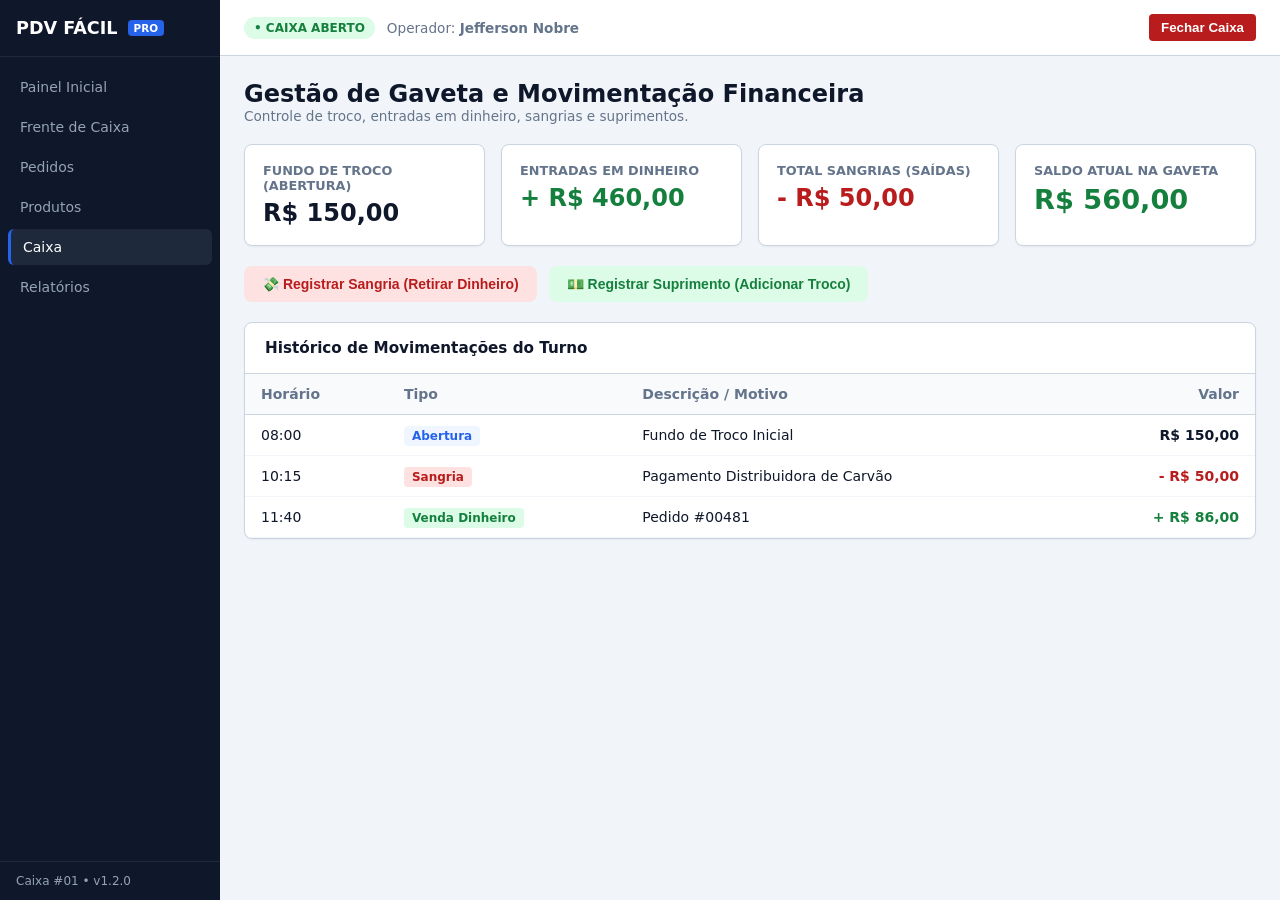
==== caixa.html @ 59649ac1 "Add files via upload" ====
<!DOCTYPE html>
<html lang="pt-BR">
<head>
  <meta charset="UTF-8">
  <meta name="viewport" content="width=device-width, initial-scale=1.0">
  <title>PDV Fácil Pro - Controle de Caixa</title>
  <style>
    /* ==========================================================================
       PDV FÁCIL PRO - CONTROLE DE CAIXA E MOVIMENTAÇÕES
       ========================================================================== */
    *, *::before, *::after {
      box-sizing: border-box;
      margin: 0;
      padding: 0;
    }

    :root {
      --bg-app: #f1f5f9;
      --bg-surface: #ffffff;
      --bg-sidebar: #0f172a;
      --bg-sidebar-hover: #1e293b;
      --border-color: #cbd5e1;

      --primary: #2563eb;
      --primary-hover: #1d4ed8;
      --primary-light: #eff6ff;

      --success: #15803d;
      --success-bg: #dcfce7;
      --warning: #d97706;
      --warning-bg: #fef3c7;
      --danger: #b91c1c;
      --danger-bg: #fee2e2;

      --text-main: #0f172a;
      --text-muted: #64748b;
      --text-white: #ffffff;

      --radius-sm: 6px;
      --radius-md: 8px;
      --radius-lg: 12px;

      --shadow-sm: 0 1px 2px 0 rgba(0, 0, 0, 0.05);
      --font-family: 'Inter', system-ui, -apple-system, BlinkMacSystemFont, "Segoe UI", Roboto, sans-serif;
    }

    body {
      font-family: var(--font-family);
      background-color: var(--bg-app);
      color: var(--text-main);
      height: 100vh;
      overflow: hidden;
      display: flex;
    }

    .app-container {
      display: flex;
      width: 100vw;
      height: 100vh;
    }

    /* SIDEBAR */
    .sidebar {
      width: 220px;
      background-color: var(--bg-sidebar);
      color: var(--text-white);
      display: flex;
      flex-direction: column;
      justify-content: space-between;
    }

    .brand {
      padding: 18px 16px;
      font-size: 1.1rem;
      font-weight: 700;
      border-bottom: 1px solid var(--bg-sidebar-hover);
      display: flex;
      align-items: center;
      gap: 10px;
    }

    .brand-badge {
      background-color: var(--primary);
      font-size: 0.65rem;
      padding: 2px 6px;
      border-radius: 4px;
      text-transform: uppercase;
    }

    .nav-menu {
      list-style: none;
      padding: 12px 8px;
      display: flex;
      flex-direction: column;
      gap: 4px;
    }

    .nav-item a {
      display: flex;
      align-items: center;
      gap: 12px;
      padding: 10px 12px;
      color: #94a3b8;
      text-decoration: none;
      font-size: 0.875rem;
      font-weight: 500;
      border-radius: var(--radius-sm);
    }

    .nav-item a:hover, .nav-item.active a {
      background-color: var(--bg-sidebar-hover);
      color: var(--text-white);
    }

    .nav-item.active a {
      border-left: 3px solid var(--primary);
    }

    .system-status {
      padding: 12px 16px;
      border-top: 1px solid var(--bg-sidebar-hover);
      font-size: 0.75rem;
      color: #94a3b8;
    }

    /* CONTEÚDO PRINCIPAL */
    .main-content {
      flex: 1;
      display: flex;
      flex-direction: column;
      overflow-y: auto;
    }

    .topbar {
      height: 56px;
      background-color: var(--bg-surface);
      border-bottom: 1px solid var(--border-color);
      display: flex;
      align-items: center;
      justify-content: space-between;
      padding: 0 24px;
    }

    .status-badge {
      display: inline-flex;
      align-items: center;
      gap: 6px;
      padding: 4px 10px;
      border-radius: 20px;
      font-size: 0.75rem;
      font-weight: 600;
    }

    .status-badge.open {
      background-color: var(--success-bg);
      color: var(--success);
    }

    .caixa-container {
      padding: 24px;
      display: flex;
      flex-direction: column;
      gap: 20px;
      max-width: 1200px;
      margin: 0 auto;
      width: 100%;
    }

    /* METRICAS DE CAIXA */
    .kpi-grid {
      display: grid;
      grid-template-columns: repeat(auto-fit, minmax(220px, 1fr));
      gap: 16px;
    }

    .kpi-card {
      background: var(--bg-surface);
      border: 1px solid var(--border-color);
      border-radius: var(--radius-md);
      padding: 18px;
      box-shadow: var(--shadow-sm);
      display: flex;
      flex-direction: column;
      gap: 6px;
    }

    .kpi-title { font-size: 0.8rem; font-weight: 600; color: var(--text-muted); text-transform: uppercase; }
    .kpi-val { font-size: 1.5rem; font-weight: 800; }
    .kpi-val.green { color: var(--success); }
    .kpi-val.red { color: var(--danger); }

    /* BOTÕES DE AÇÃO */
    .actions-row {
      display: flex;
      gap: 12px;
    }

    .btn-action {
      padding: 10px 18px;
      border-radius: var(--radius-md);
      font-weight: 700;
      font-size: 0.875rem;
      border: none;
      cursor: pointer;
      display: flex;
      align-items: center;
      gap: 8px;
    }

    .btn-sangria { background-color: var(--danger-bg); color: var(--danger); }
    .btn-sangria:hover { background-color: #fca5a5; }

    .btn-suprimento { background-color: var(--success-bg); color: var(--success); }
    .btn-suprimento:hover { background-color: #86efac; }

    /* TABELA DE MOVIMENTAÇÕES */
    .table-card {
      background: var(--bg-surface);
      border: 1px solid var(--border-color);
      border-radius: var(--radius-md);
      box-shadow: var(--shadow-sm);
      overflow: hidden;
    }

    .table-header {
      padding: 16px 20px;
      border-bottom: 1px solid var(--border-color);
      font-weight: 700;
      font-size: 0.95rem;
    }

    .mov-table {
      width: 100%;
      border-collapse: collapse;
      font-size: 0.875rem;
    }

    .mov-table th {
      background-color: #f8fafc;
      padding: 12px 16px;
      text-align: left;
      color: var(--text-muted);
      font-weight: 600;
      border-bottom: 1px solid var(--border-color);
    }

    .mov-table td {
      padding: 12px 16px;
      border-bottom: 1px solid #f1f5f9;
    }

    .badge-tipo {
      padding: 3px 8px;
      border-radius: 4px;
      font-size: 0.75rem;
      font-weight: 700;
    }

    .badge-tipo.entrada { background-color: var(--success-bg); color: var(--success); }
    .badge-tipo.saida { background-color: var(--danger-bg); color: var(--danger); }
    .badge-tipo.inicial { background-color: var(--primary-light); color: var(--primary); }
  </style>
</head>
<body>

  <div class="app-container">
    <!-- MENU LATERAL -->
    <aside class="sidebar">
      <div>
        <div class="brand">
          <span>PDV FÁCIL</span>
          <span class="brand-badge">PRO</span>
        </div>
        <ul class="nav-menu">
          <li class="nav-item"><a href="index.html"><span class="nav-text">Painel Inicial</span></a></li>
          <li class="nav-item"><a href="pdv.html"><span class="nav-text">Frente de Caixa</span></a></li>
          <li class="nav-item"><a href="pedidos.html"><span class="nav-text">Pedidos</span></a></li>
          <li class="nav-item"><a href="produtos.html"><span class="nav-text">Produtos</span></a></li>
          <li class="nav-item active"><a href="caixa.html"><span class="nav-text">Caixa</span></a></li>
          <li class="nav-item"><a href="relatorios.html"><span class="nav-text">Relatórios</span></a></li>
        </ul>
      </div>
      <div class="system-status">
        Caixa #01 &bull; v1.2.0
      </div>
    </aside>

    <!-- CONTEÚDO PRINCIPAL -->
    <main class="main-content">
      <header class="topbar">
        <div style="display: flex; align-items: center; gap: 12px;">
          <span class="status-badge open">&bull; CAIXA ABERTO</span>
          <span style="font-size: 0.85rem; color: var(--text-muted);">Operador: <strong>Jefferson Nobre</strong></span>
        </div>
        <button style="padding: 6px 12px; background: var(--danger); color: white; border: none; border-radius: 4px; font-weight: bold; cursor: pointer;" onclick="alert('Deseja realmente fechar o caixa?')">
          Fechar Caixa
        </button>
      </header>

      <div class="caixa-container">
        <div>
          <h2>Gestão de Gaveta e Movimentação Financeira</h2>
          <p style="font-size: 0.85rem; color: var(--text-muted);">Controle de troco, entradas em dinheiro, sangrias e suprimentos.</p>
        </div>

        <!-- CARDS RESUMO DO CAIXA -->
        <div class="kpi-grid">
          <div class="kpi-card">
            <span class="kpi-title">Fundo de Troco (Abertura)</span>
            <span class="kpi-val">R$ 150,00</span>
          </div>
          <div class="kpi-card">
            <span class="kpi-title">Entradas em Dinheiro</span>
            <span class="kpi-val green">+ R$ 460,00</span>
          </div>
          <div class="kpi-card">
            <span class="kpi-title">Total Sangrias (Saídas)</span>
            <span class="kpi-val red">- R$ 50,00</span>
          </div>
          <div class="kpi-card">
            <span class="kpi-title">Saldo Atual na Gaveta</span>
            <span class="kpi-val green" style="font-size: 1.7rem;">R$ 560,00</span>
          </div>
        </div>

        <!-- BOTÕES SANGARIA / SUPRIMENTO -->
        <div class="actions-row">
          <button class="btn-action btn-sangria" onclick="registrarMovimento('Sangria (Retirada)')">
            &#128184; Registrar Sangria (Retirar Dinheiro)
          </button>
          <button class="btn-action btn-suprimento" onclick="registrarMovimento('Suprimento (Entrada)')">
            &#128181; Registrar Suprimento (Adicionar Troco)
          </button>
        </div>

        <!-- HISTÓRICO DE MOVIMENTAÇÕES -->
        <div class="table-card">
          <div class="table-header">Histórico de Movimentações do Turno</div>
          <table class="mov-table">
            <thead>
              <tr>
                <th>Horário</th>
                <th>Tipo</th>
                <th>Descrição / Motivo</th>
                <th style="text-align: right;">Valor</th>
              </tr>
            </thead>
            <tbody id="lista-movimentos">
              <tr>
                <td>08:00</td>
                <td><span class="badge-tipo inicial">Abertura</span></td>
                <td>Fundo de Troco Inicial</td>
                <td style="text-align: right; font-weight: 700;">R$ 150,00</td>
              </tr>
              <tr>
                <td>10:15</td>
                <td><span class="badge-tipo saida">Sangria</span></td>
                <td>Pagamento Distribuidora de Carvão</td>
                <td style="text-align: right; font-weight: 700; color: var(--danger);">- R$ 50,00</td>
              </tr>
              <tr>
                <td>11:40</td>
                <td><span class="badge-tipo entrada">Venda Dinheiro</span></td>
                <td>Pedido #00481</td>
                <td style="text-align: right; font-weight: 700; color: var(--success);">+ R$ 86,00</td>
              </tr>
            </tbody>
          </table>
        </div>

      </div>
    </main>
  </div>

  <script>
    function registrarMovimento(tipo) {
      const valor = prompt(`Digite o valor para a ${tipo}:`);
      if (valor) {
        const desc = prompt("Digite a descrição/motivo:");
        alert(`${tipo} de R$ ${valor} registrada com sucesso!`);
      }
    }
  </script>
  <script src="js/app.js"></script>
</body>
</html>
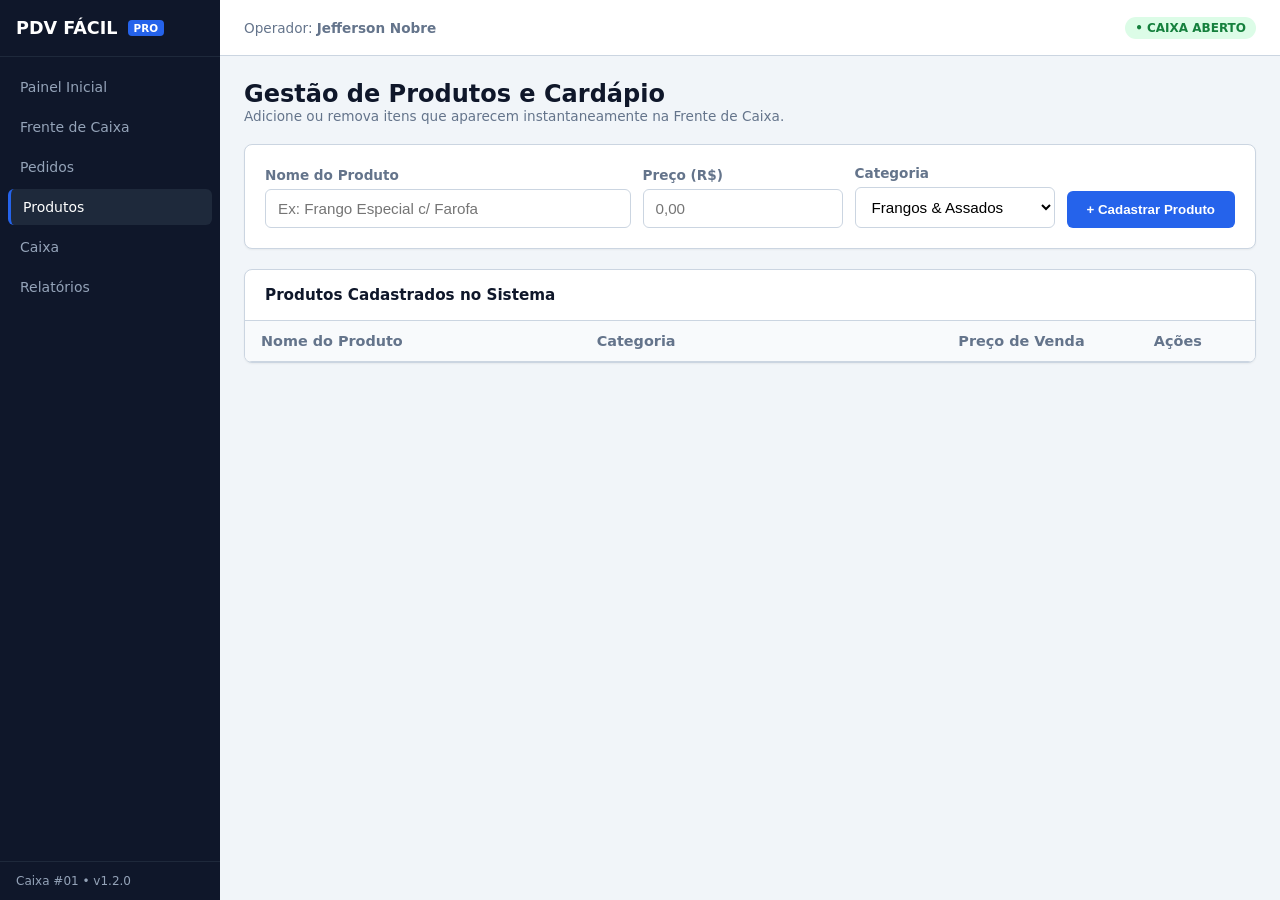
==== commit 8053287c: "caixa.html" ====
--- a/caixa.html
+++ b/caixa.html
@@ -3,384 +3,179 @@
 <head>
   <meta charset="UTF-8">
   <meta name="viewport" content="width=device-width, initial-scale=1.0">
-  <title>PDV Fácil Pro - Controle de Caixa</title>
+  <title>PDV Fácil Pro - Gestão de Produtos</title>
   <style>
-    /* ==========================================================================
-       PDV FÁCIL PRO - CONTROLE DE CAIXA E MOVIMENTAÇÕES
-       ========================================================================== */
-    *, *::before, *::after {
-      box-sizing: border-box;
-      margin: 0;
-      padding: 0;
+    *, *::before, *::after { box-sizing: border-box; margin: 0; padding: 0; }
+    :root {
+      --bg-app: #f1f5f9; --bg-surface: #ffffff; --bg-sidebar: #0f172a; --bg-sidebar-hover: #1e293b;
+      --border-color: #cbd5e1; --primary: #2563eb; --primary-hover: #1d4ed8; --primary-light: #eff6ff;
+      --success: #15803d; --success-bg: #dcfce7; --danger: #b91c1c; --danger-bg: #fee2e2;
+      --text-main: #0f172a; --text-muted: #64748b; --text-white: #ffffff;
+      --radius-sm: 6px; --radius-md: 8px; --shadow-sm: 0 1px 2px 0 rgba(0, 0, 0, 0.05);
+      --font-family: 'Inter', system-ui, -apple-system, sans-serif;
     }
+    body { font-family: var(--font-family); background-color: var(--bg-app); color: var(--text-main); height: 100vh; overflow: hidden; display: flex; }
+    .app-container { display: flex; width: 100vw; height: 100vh; }
+    .sidebar { width: 220px; background-color: var(--bg-sidebar); color: var(--text-white); display: flex; flex-direction: column; justify-content: space-between; }
+    .brand { padding: 18px 16px; font-size: 1.1rem; font-weight: 700; border-bottom: 1px solid var(--bg-sidebar-hover); display: flex; align-items: center; gap: 10px; }
+    .brand-badge { background-color: var(--primary); font-size: 0.65rem; padding: 2px 6px; border-radius: 4px; text-transform: uppercase; }
+    .nav-menu { list-style: none; padding: 12px 8px; display: flex; flex-direction: column; gap: 4px; }
+    .nav-item a { display: flex; align-items: center; gap: 12px; padding: 10px 12px; color: #94a3b8; text-decoration: none; font-size: 0.875rem; font-weight: 500; border-radius: var(--radius-sm); }
+    .nav-item a:hover, .nav-item.active a { background-color: var(--bg-sidebar-hover); color: var(--text-white); }
+    .nav-item.active a { border-left: 3px solid var(--primary); }
+    .system-status { padding: 12px 16px; border-top: 1px solid var(--bg-sidebar-hover); font-size: 0.75rem; color: #94a3b8; }
+    .main-content { flex: 1; display: flex; flex-direction: column; overflow-y: auto; }
+    .topbar { height: 56px; background-color: var(--bg-surface); border-bottom: 1px solid var(--border-color); display: flex; align-items: center; justify-content: space-between; padding: 0 24px; }
+    .page-container { padding: 24px; display: flex; flex-direction: column; gap: 20px; max-width: 1100px; margin: 0 auto; width: 100%; }
+    
+    .form-card { background: var(--bg-surface); border: 1px solid var(--border-color); border-radius: var(--radius-md); padding: 20px; box-shadow: var(--shadow-sm); display: flex; gap: 12px; align-items: flex-end; flex-wrap: wrap; }
+    .input-group { display: flex; flex-direction: column; gap: 6px; flex: 1; min-width: 200px; }
+    .input-group label { font-size: 0.85rem; font-weight: 600; color: var(--text-muted); }
+    .input-group input, .input-group select { padding: 10px 12px; border: 1px solid var(--border-color); border-radius: var(--radius-sm); font-size: 0.95rem; outline: none; background: white; }
+    .btn-add { padding: 11px 20px; background-color: var(--primary); color: white; border: none; border-radius: var(--radius-sm); font-weight: 700; cursor: pointer; }
+    .btn-add:hover { background-color: var(--primary-hover); }
 
-    :root {
-      --bg-app: #f1f5f9;
-      --bg-surface: #ffffff;
-      --bg-sidebar: #0f172a;
-      --bg-sidebar-hover: #1e293b;
-      --border-color: #cbd5e1;
-
-      --primary: #2563eb;
-      --primary-hover: #1d4ed8;
-      --primary-light: #eff6ff;
-
-      --success: #15803d;
-      --success-bg: #dcfce7;
-      --warning: #d97706;
-      --warning-bg: #fef3c7;
-      --danger: #b91c1c;
-      --danger-bg: #fee2e2;
-
-      --text-main: #0f172a;
-      --text-muted: #64748b;
-      --text-white: #ffffff;
-
-      --radius-sm: 6px;
-      --radius-md: 8px;
-      --radius-lg: 12px;
-
-      --shadow-sm: 0 1px 2px 0 rgba(0, 0, 0, 0.05);
-      --font-family: 'Inter', system-ui, -apple-system, BlinkMacSystemFont, "Segoe UI", Roboto, sans-serif;
-    }
-
-    body {
-      font-family: var(--font-family);
-      background-color: var(--bg-app);
-      color: var(--text-main);
-      height: 100vh;
-      overflow: hidden;
-      display: flex;
-    }
-
-    .app-container {
-      display: flex;
-      width: 100vw;
-      height: 100vh;
-    }
-
-    /* SIDEBAR */
-    .sidebar {
-      width: 220px;
-      background-color: var(--bg-sidebar);
-      color: var(--text-white);
-      display: flex;
-      flex-direction: column;
-      justify-content: space-between;
-    }
-
-    .brand {
-      padding: 18px 16px;
-      font-size: 1.1rem;
-      font-weight: 700;
-      border-bottom: 1px solid var(--bg-sidebar-hover);
-      display: flex;
-      align-items: center;
-      gap: 10px;
-    }
-
-    .brand-badge {
-      background-color: var(--primary);
-      font-size: 0.65rem;
-      padding: 2px 6px;
-      border-radius: 4px;
-      text-transform: uppercase;
-    }
-
-    .nav-menu {
-      list-style: none;
-      padding: 12px 8px;
-      display: flex;
-      flex-direction: column;
-      gap: 4px;
-    }
-
-    .nav-item a {
-      display: flex;
-      align-items: center;
-      gap: 12px;
-      padding: 10px 12px;
-      color: #94a3b8;
-      text-decoration: none;
-      font-size: 0.875rem;
-      font-weight: 500;
-      border-radius: var(--radius-sm);
-    }
-
-    .nav-item a:hover, .nav-item.active a {
-      background-color: var(--bg-sidebar-hover);
-      color: var(--text-white);
-    }
-
-    .nav-item.active a {
-      border-left: 3px solid var(--primary);
-    }
-
-    .system-status {
-      padding: 12px 16px;
-      border-top: 1px solid var(--bg-sidebar-hover);
-      font-size: 0.75rem;
-      color: #94a3b8;
-    }
-
-    /* CONTEÚDO PRINCIPAL */
-    .main-content {
-      flex: 1;
-      display: flex;
-      flex-direction: column;
-      overflow-y: auto;
-    }
-
-    .topbar {
-      height: 56px;
-      background-color: var(--bg-surface);
-      border-bottom: 1px solid var(--border-color);
-      display: flex;
-      align-items: center;
-      justify-content: space-between;
-      padding: 0 24px;
-    }
-
-    .status-badge {
-      display: inline-flex;
-      align-items: center;
-      gap: 6px;
-      padding: 4px 10px;
-      border-radius: 20px;
-      font-size: 0.75rem;
-      font-weight: 600;
-    }
-
-    .status-badge.open {
-      background-color: var(--success-bg);
-      color: var(--success);
-    }
-
-    .caixa-container {
-      padding: 24px;
-      display: flex;
-      flex-direction: column;
-      gap: 20px;
-      max-width: 1200px;
-      margin: 0 auto;
-      width: 100%;
-    }
-
-    /* METRICAS DE CAIXA */
-    .kpi-grid {
-      display: grid;
-      grid-template-columns: repeat(auto-fit, minmax(220px, 1fr));
-      gap: 16px;
-    }
-
-    .kpi-card {
-      background: var(--bg-surface);
-      border: 1px solid var(--border-color);
-      border-radius: var(--radius-md);
-      padding: 18px;
-      box-shadow: var(--shadow-sm);
-      display: flex;
-      flex-direction: column;
-      gap: 6px;
-    }
-
-    .kpi-title { font-size: 0.8rem; font-weight: 600; color: var(--text-muted); text-transform: uppercase; }
-    .kpi-val { font-size: 1.5rem; font-weight: 800; }
-    .kpi-val.green { color: var(--success); }
-    .kpi-val.red { color: var(--danger); }
-
-    /* BOTÕES DE AÇÃO */
-    .actions-row {
-      display: flex;
-      gap: 12px;
-    }
-
-    .btn-action {
-      padding: 10px 18px;
-      border-radius: var(--radius-md);
-      font-weight: 700;
-      font-size: 0.875rem;
-      border: none;
-      cursor: pointer;
-      display: flex;
-      align-items: center;
-      gap: 8px;
-    }
-
-    .btn-sangria { background-color: var(--danger-bg); color: var(--danger); }
-    .btn-sangria:hover { background-color: #fca5a5; }
-
-    .btn-suprimento { background-color: var(--success-bg); color: var(--success); }
-    .btn-suprimento:hover { background-color: #86efac; }
-
-    /* TABELA DE MOVIMENTAÇÕES */
-    .table-card {
-      background: var(--bg-surface);
-      border: 1px solid var(--border-color);
-      border-radius: var(--radius-md);
-      box-shadow: var(--shadow-sm);
-      overflow: hidden;
-    }
-
-    .table-header {
-      padding: 16px 20px;
-      border-bottom: 1px solid var(--border-color);
-      font-weight: 700;
-      font-size: 0.95rem;
-    }
-
-    .mov-table {
-      width: 100%;
-      border-collapse: collapse;
-      font-size: 0.875rem;
-    }
-
-    .mov-table th {
-      background-color: #f8fafc;
-      padding: 12px 16px;
-      text-align: left;
-      color: var(--text-muted);
-      font-weight: 600;
-      border-bottom: 1px solid var(--border-color);
-    }
-
-    .mov-table td {
-      padding: 12px 16px;
-      border-bottom: 1px solid #f1f5f9;
-    }
-
-    .badge-tipo {
-      padding: 3px 8px;
-      border-radius: 4px;
-      font-size: 0.75rem;
-      font-weight: 700;
-    }
-
-    .badge-tipo.entrada { background-color: var(--success-bg); color: var(--success); }
-    .badge-tipo.saida { background-color: var(--danger-bg); color: var(--danger); }
-    .badge-tipo.inicial { background-color: var(--primary-light); color: var(--primary); }
+    .table-card { background: var(--bg-surface); border: 1px solid var(--border-color); border-radius: var(--radius-md); box-shadow: var(--shadow-sm); overflow: hidden; }
+    .table-header { padding: 16px 20px; border-bottom: 1px solid var(--border-color); font-weight: 700; font-size: 0.95rem; }
+    .prod-table { width: 100%; border-collapse: collapse; font-size: 0.9rem; }
+    .prod-table th { background-color: #f8fafc; padding: 12px 16px; text-align: left; color: var(--text-muted); font-weight: 600; border-bottom: 1px solid var(--border-color); }
+    .prod-table td { padding: 12px 16px; border-bottom: 1px solid #f1f5f9; }
+    .btn-del { background-color: var(--danger-bg); color: var(--danger); border: none; padding: 6px 12px; border-radius: 4px; font-weight: 700; cursor: pointer; font-size: 0.8rem; }
+    .btn-del:hover { background-color: #fca5a5; }
   </style>
 </head>
 <body>
-
   <div class="app-container">
-    <!-- MENU LATERAL -->
     <aside class="sidebar">
       <div>
-        <div class="brand">
-          <span>PDV FÁCIL</span>
-          <span class="brand-badge">PRO</span>
-        </div>
+        <div class="brand"><span>PDV FÁCIL</span><span class="brand-badge">PRO</span></div>
         <ul class="nav-menu">
-          <li class="nav-item"><a href="index.html"><span class="nav-text">Painel Inicial</span></a></li>
-          <li class="nav-item"><a href="pdv.html"><span class="nav-text">Frente de Caixa</span></a></li>
-          <li class="nav-item"><a href="pedidos.html"><span class="nav-text">Pedidos</span></a></li>
-          <li class="nav-item"><a href="produtos.html"><span class="nav-text">Produtos</span></a></li>
-          <li class="nav-item active"><a href="caixa.html"><span class="nav-text">Caixa</span></a></li>
-          <li class="nav-item"><a href="relatorios.html"><span class="nav-text">Relatórios</span></a></li>
+          <li class="nav-item"><a href="index.html">Painel Inicial</a></li>
+          <li class="nav-item"><a href="pdv.html">Frente de Caixa</a></li>
+          <li class="nav-item"><a href="pedidos.html">Pedidos</a></li>
+          <li class="nav-item active"><a href="produtos.html">Produtos</a></li>
+          <li class="nav-item"><a href="caixa.html">Caixa</a></li>
+          <li class="nav-item"><a href="relatorios.html">Relatórios</a></li>
         </ul>
       </div>
-      <div class="system-status">
-        Caixa #01 &bull; v1.2.0
-      </div>
+      <div class="system-status">Caixa #01 &bull; v1.2.0</div>
     </aside>
 
-    <!-- CONTEÚDO PRINCIPAL -->
     <main class="main-content">
       <header class="topbar">
-        <div style="display: flex; align-items: center; gap: 12px;">
-          <span class="status-badge open">&bull; CAIXA ABERTO</span>
-          <span style="font-size: 0.85rem; color: var(--text-muted);">Operador: <strong>Jefferson Nobre</strong></span>
-        </div>
-        <button style="padding: 6px 12px; background: var(--danger); color: white; border: none; border-radius: 4px; font-weight: bold; cursor: pointer;" onclick="alert('Deseja realmente fechar o caixa?')">
-          Fechar Caixa
-        </button>
+        <div style="font-size: 0.85rem; color: var(--text-muted);">Operador: <strong>Jefferson Nobre</strong></div>
+        <span style="background: var(--success-bg); color: var(--success); padding: 4px 10px; border-radius: 20px; font-size: 0.75rem; font-weight: 700;">&bull; CAIXA ABERTO</span>
       </header>
 
-      <div class="caixa-container">
+      <div class="page-container">
         <div>
-          <h2>Gestão de Gaveta e Movimentação Financeira</h2>
-          <p style="font-size: 0.85rem; color: var(--text-muted);">Controle de troco, entradas em dinheiro, sangrias e suprimentos.</p>
+          <h2>Gestão de Produtos e Cardápio</h2>
+          <p style="font-size: 0.85rem; color: var(--text-muted);">Adicione ou remova itens que aparecem instantaneamente na Frente de Caixa.</p>
         </div>
 
-        <!-- CARDS RESUMO DO CAIXA -->
-        <div class="kpi-grid">
-          <div class="kpi-card">
-            <span class="kpi-title">Fundo de Troco (Abertura)</span>
-            <span class="kpi-val">R$ 150,00</span>
+        <!-- FORMULÁRIO DE CADASTRO -->
+        <form class="form-card" onsubmit="cadastrarProduto(event)">
+          <div class="input-group">
+            <label>Nome do Produto</label>
+            <input type="text" id="prod-nome" placeholder="Ex: Frango Especial c/ Farofa" required>
           </div>
-          <div class="kpi-card">
-            <span class="kpi-title">Entradas em Dinheiro</span>
-            <span class="kpi-val green">+ R$ 460,00</span>
+          <div class="input-group" style="max-width: 150px;">
+            <label>Preço (R$)</label>
+            <input type="number" step="0.01" id="prod-preco" placeholder="0,00" required>
           </div>
-          <div class="kpi-card">
-            <span class="kpi-title">Total Sangrias (Saídas)</span>
-            <span class="kpi-val red">- R$ 50,00</span>
+          <div class="input-group" style="max-width: 180px;">
+            <label>Categoria</label>
+            <select id="prod-cat">
+              <option value="frangos">Frangos & Assados</option>
+              <option value="acompanhamentos">Acompanhamentos</option>
+              <option value="bebidas">Bebidas</option>
+            </select>
           </div>
-          <div class="kpi-card">
-            <span class="kpi-title">Saldo Atual na Gaveta</span>
-            <span class="kpi-val green" style="font-size: 1.7rem;">R$ 560,00</span>
-          </div>
-        </div>
+          <button type="submit" class="btn-add">+ Cadastrar Produto</button>
+        </form>
 
-        <!-- BOTÕES SANGARIA / SUPRIMENTO -->
-        <div class="actions-row">
-          <button class="btn-action btn-sangria" onclick="registrarMovimento('Sangria (Retirada)')">
-            &#128184; Registrar Sangria (Retirar Dinheiro)
-          </button>
-          <button class="btn-action btn-suprimento" onclick="registrarMovimento('Suprimento (Entrada)')">
-            &#128181; Registrar Suprimento (Adicionar Troco)
-          </button>
-        </div>
-
-        <!-- HISTÓRICO DE MOVIMENTAÇÕES -->
+        <!-- TABELA DE ITENS -->
         <div class="table-card">
-          <div class="table-header">Histórico de Movimentações do Turno</div>
-          <table class="mov-table">
+          <div class="table-header">Produtos Cadastrados no Sistema</div>
+          <table class="prod-table">
             <thead>
               <tr>
-                <th>Horário</th>
-                <th>Tipo</th>
-                <th>Descrição / Motivo</th>
-                <th style="text-align: right;">Valor</th>
+                <th>Nome do Produto</th>
+                <th>Categoria</th>
+                <th style="text-align: right;">Preço de Venda</th>
+                <th style="text-align: center;">Ações</th>
               </tr>
             </thead>
-            <tbody id="lista-movimentos">
-              <tr>
-                <td>08:00</td>
-                <td><span class="badge-tipo inicial">Abertura</span></td>
-                <td>Fundo de Troco Inicial</td>
-                <td style="text-align: right; font-weight: 700;">R$ 150,00</td>
-              </tr>
-              <tr>
-                <td>10:15</td>
-                <td><span class="badge-tipo saida">Sangria</span></td>
-                <td>Pagamento Distribuidora de Carvão</td>
-                <td style="text-align: right; font-weight: 700; color: var(--danger);">- R$ 50,00</td>
-              </tr>
-              <tr>
-                <td>11:40</td>
-                <td><span class="badge-tipo entrada">Venda Dinheiro</span></td>
-                <td>Pedido #00481</td>
-                <td style="text-align: right; font-weight: 700; color: var(--success);">+ R$ 86,00</td>
-              </tr>
+            <tbody id="tabela-produtos-corpo">
+              <!-- Preenchido via JavaScript -->
             </tbody>
           </table>
         </div>
-
       </div>
     </main>
   </div>
 
   <script>
-    function registrarMovimento(tipo) {
-      const valor = prompt(`Digite o valor para a ${tipo}:`);
-      if (valor) {
-        const desc = prompt("Digite a descrição/motivo:");
-        alert(`${tipo} de R$ ${valor} registrada com sucesso!`);
+    function renderizarTabelaProdutos() {
+      const tbody = document.getElementById('tabela-produtos-corpo');
+      if (!tbody) return;
+
+      const produtos = BancoLocal.getProdutos();
+      tbody.innerHTML = '';
+
+      if (produtos.length === 0) {
+        tbody.innerHTML = '<tr><td colspan="4" style="text-align:center; color:var(--text-muted); padding:20px;">Nenhum produto cadastrado.</td></tr>';
+        return;
       }
+
+      produtos.forEach(prod => {
+        const tr = document.createElement('tr');
+        tr.innerHTML = `
+          <td><strong>${prod.nome}</strong></td>
+          <td style="text-transform: capitalize; color: var(--text-muted);">${prod.categoria || 'Geral'}</td>
+          <td style="text-align: right; font-weight: 700; color: var(--success);">R$ ${prod.preco.toFixed(2).replace('.', ',')}</td>
+          <td style="text-align: center;">
+            <button class="btn-del" onclick="removerProduto(${prod.id})">Excluir</button>
+          </td>
+        `;
+        tbody.appendChild(tr);
+      });
     }
+
+    function cadastrarProduto(e) {
+      e.preventDefault();
+      const nome = document.getElementById('prod-nome').value.trim();
+      const preco = parseFloat(document.getElementById('prod-preco').value);
+      const categoria = document.getElementById('prod-cat').value;
+
+      if (!nome || isNaN(preco)) {
+        alert("Preencha todos os campos corretamente.");
+        return;
+      }
+
+      const produtos = BancoLocal.getProdutos();
+      const novoId = produtos.length > 0 ? produtos[produtos.length - 1].id + 1 : 1;
+
+      produtos.push({ id: novoId, nome, preco, categoria });
+      localStorage.setItem('pdv_produtos', JSON.stringify(produtos));
+
+      document.getElementById('prod-nome').value = '';
+      document.getElementById('prod-preco').value = '';
+      
+      renderizarTabelaProdutos();
+      alert("Produto cadastrado com sucesso!");
+    }
+
+    function removerProduto(id) {
+      if (!confirm("Deseja realmente excluir este produto?")) return;
+      let produtos = BancoLocal.getProdutos();
+      produtos = produtos.filter(p => p.id !== id);
+      localStorage.setItem('pdv_produtos', JSON.stringify(produtos));
+      renderizarTabelaProdutos();
+    }
+
+    document.addEventListener('DOMContentLoaded', renderizarTabelaProdutos);
   </script>
   <script src="js/app.js"></script>
 </body>
-</html>+</html>
